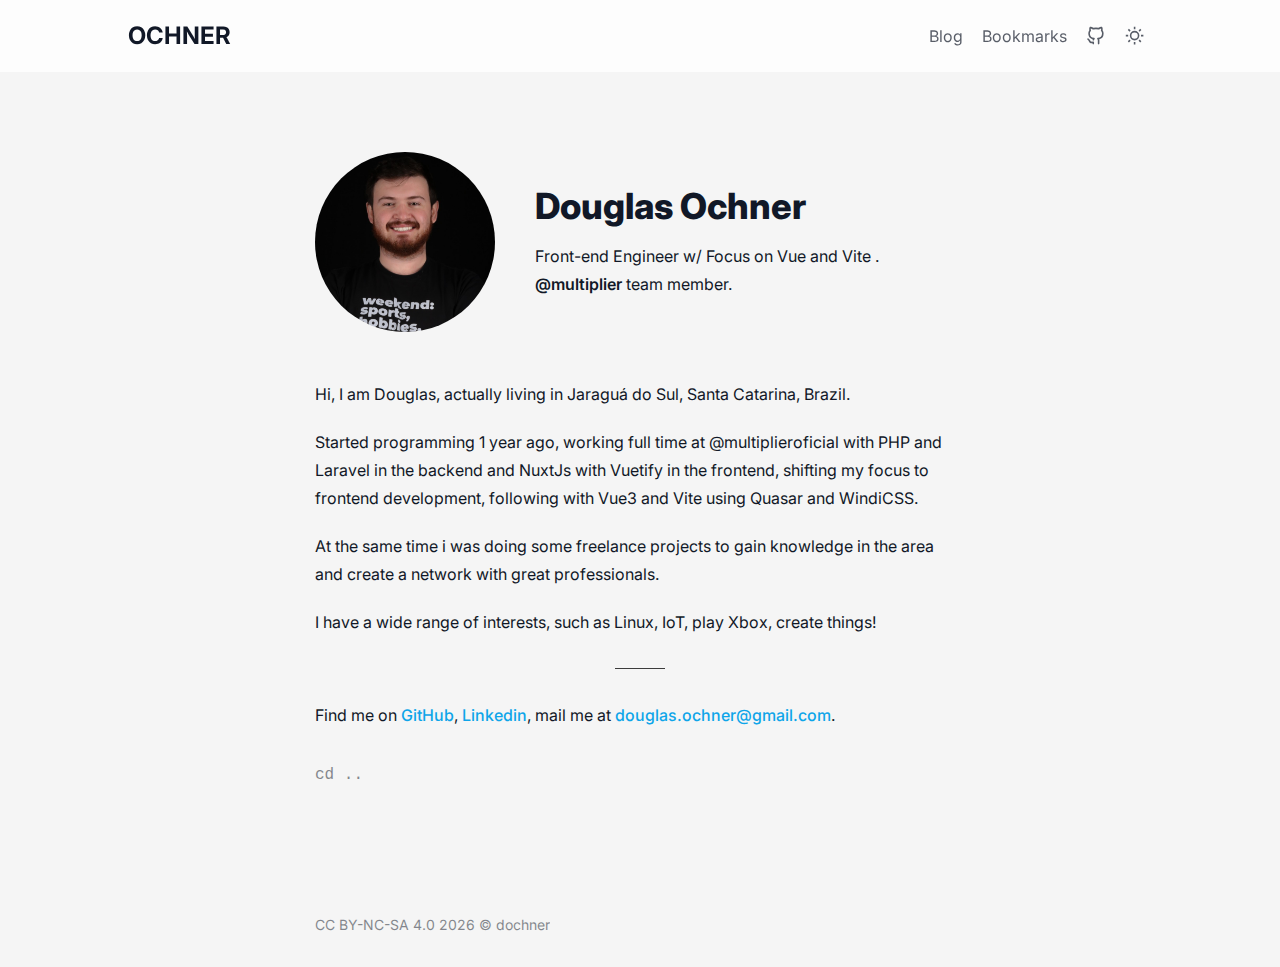
==== index.html @ 1c84f5b5 "deploy" ====
<!DOCTYPE html><html lang="en" prefix="og: http://ogp.me/ns#" data-head-attrs="prefix,lang"><head><meta charset="UTF-8"><meta name="author" content="Han"><meta name="revisit-after" content="7 days"><meta name="viewport" content="width=device-width,initial-scale=1"><link rel="apple-touch-icon" sizes="180x180" href="/apple-touch-icon.png"><link rel="icon" type="image/png" sizes="32x32" href="/favicon-32x32.png"><link rel="icon" type="image/png" sizes="16x16" href="/favicon-16x16.png"><link rel="manifest" href="/site.webmanifest"><link rel="alternate" type="application/rss+xml" title="Ochners blog" href="/feed.xml"><meta name="msapplication-TileColor" content="#0a0a0a"><meta name="theme-color" content="#0a0a0a"><link rel="preconnect" href="https://fonts.gstatic.com" crossorigin=""><link rel="preload" as="style" href="https://fonts.googleapis.com/css2?family=Fira+Code&amp;family=Inter:wght@200;400;600&amp;display=swap"><link href="https://fonts.googleapis.com/css2?family=Fira+Code&amp;family=Inter:wght@200;400;600&amp;display=swap" rel="stylesheet" media="print" onload='this.media="all"'><title>Douglas Ochner</title><script>!function(){var e=window.matchMedia&&window.matchMedia("(prefers-color-scheme: dark)").matches,t=localStorage.getItem("vueuse-color-scheme")||"auto";("dark"===t||e&&"light"!==t)&&document.documentElement.classList.toggle("dark",!0)}()</script><!-- Google Tag Manager --><script>!function(e,t,a,n){e[n]=e[n]||[],e[n].push({"gtm.start":(new Date).getTime(),event:"gtm.js"});const s=t.getElementsByTagName(a)[0],g=t.createElement(a);g.async=!0,g.src="https://www.googletagmanager.com/gtm.js?id=GTM-5PCCHSP",s.parentNode.insertBefore(g,s)}(window,document,"script","dataLayer")</script><!-- End Google Tag Manager --><script type="module" crossorigin="" src="/assets/app.6f6002fd.js"></script><link rel="modulepreload" href="/assets/vendor.336c109b.js"><style>*,:after,:before{box-sizing:border-box;border-width:0;border-style:solid;border-color:currentColor}html{line-height:1.5;-webkit-text-size-adjust:100%;-moz-tab-size:4;tab-size:4;font-family:ui-sans-serif,system-ui,-apple-system,BlinkMacSystemFont,Segoe UI,Roboto,Helvetica Neue,Arial,Noto Sans,sans-serif,"Apple Color Emoji","Segoe UI Emoji",Segoe UI Symbol,"Noto Color Emoji"}body{margin:0;line-height:inherit}:root{--c-bg:#f5f5f5;--c-text:#111827;--c-scrollbar:#e5e7eb;--c-scrollbar-hover:#d1d5db;--header-height:4.5rem;--md-max-width:65ch}html{color:var(--c-text);background-color:var(--c-bg)}*{scrollbar-width:thin;scrollbar-color:var(--c-scrollbar) bg-transparent}::-webkit-scrollbar{width:12px}::-webkit-scrollbar:horizontal{height:12px}::-webkit-scrollbar-track{background:bg-transparent}::-webkit-scrollbar-thumb{transition:background .2s ease-in-out;border:3px solid transparent;background:var(--c-scrollbar);border-radius:9999px;background-clip:content-box}::-webkit-scrollbar-thumb:hover{background:var(--c-scrollbar-hover);background-clip:content-box}::-webkit-scrollbar-corner{background:0 0}:root{--prism-scheme:light;--prism-foreground:#6e6e6e;--prism-background:#f4f4f4;--prism-comment:#a8a8a8;--prism-string:#555555;--prism-literal:#333333;--prism-keyword:#000000;--prism-function:#4f4f4f;--prism-deleted:#333333;--prism-class:#333333;--prism-builtin:#757575;--prism-property:#333333;--prism-namespace:#4f4f4f;--prism-punctuation:#ababab;--prism-decorator:var(--prism-class);--prism-operator:var(--prism-punctuation);--prism-number:var(--prism-literal);--prism-boolean:var(--prism-literal);--prism-variable:var(--prism-literal);--prism-constant:var(--prism-literal);--prism-symbol:var(--prism-literal);--prism-interpolation:var(--prism-literal);--prism-selector:var(--prism-keyword);--prism-keyword-control:var(--prism-keyword);--prism-regex:var(--prism-string);--prism-json-property:var(--prism-property);--prism-inline-background:var(--prism-background);--prism-comment-style:italic;--prism-url-decoration:underline;--prism-line-number:#a5a5a5;--prism-line-number-gutter:#333333;--prism-line-highlight-background:#eeeeee;--prism-selection-background:#aaaaaa;--prism-marker-color:var(--prism-foreground);--prism-marker-opacity:.4;--prism-marker-font-size:.8em;--prism-font-size:1em;--prism-line-height:1.5em;--prism-font-family:monospace;--prism-inline-font-size:var(--prism-font-size);--prism-block-font-size:var(--prism-font-size);--prism-tab-size:2;--prism-block-padding-x:1em;--prism-block-padding-y:1em;--prism-block-margin-x:0;--prism-block-margin-y:.5em;--prism-block-radius:.3em;--prism-inline-padding-x:.3em;--prism-inline-padding-y:.1em;--prism-inline-radius:.3em}:root{--prism-block-padding-y:1rem;--prism-block-padding-x:1.2rem;--prism-block-radius:.5rem;--prism-font-family:"Fira Code",monospace;--prism-font-size:.9rem}html:not(.dark){--prism-foreground:#393a34;--prism-background:#fcfcfc;--prism-comment:#a0ada0;--prism-string:#b56959;--prism-literal:#2f8a89;--prism-number:#296aa3;--prism-keyword:#1c6b48;--prism-function:#6c7834;--prism-boolean:#1c6b48;--prism-constant:#a65e2b;--prism-deleted:#a14f55;--prism-class:#2993a3;--prism-builtin:#ab5959;--prism-property:#b58451;--prism-namespace:#b05a78;--prism-punctuation:#8e8f8b;--prism-decorator:#bd8f8f;--prism-regex:#ab5e3f;--prism-json-property:#698c96}.font-sans{font-family:Inter,Inter var,system-ui,-apple-system,BlinkMacSystemFont,Segoe UI,Roboto,Helvetica Neue,Arial,Noto Sans,sans-serif,Apple Color Emoji,Segoe UI Emoji,Segoe UI Symbol,Noto Color Emoji}</style><link rel="preload" href="/assets/app.8ecbce01.css" as="style"><link rel="modulepreload" crossorigin="" href="/assets/index.032960c3.js"><link rel="modulepreload" crossorigin="" href="/assets/Post.8ecc964d.js"><meta property="og:title" content="Douglas Ochner"><meta property="og:image" content="https://ochner.com.br/avatar.png"><meta name="description" content="Douglas Ochner's Portfolio"><meta name="twitter:card" content="summary_large_image"><meta name="twitter:creator" content="@dochner"><meta property="og:type" content="article"><meta name="head:count" content="6"></head><body><!-- Google Tag Manager (noscript) --><noscript><iframe src="https://www.googletagmanager.com/ns.html?id=GTM-5PCCHSP" height="0" width="0" style="display:none;visibility:hidden"></iframe></noscript><!-- End Google Tag Manager (noscript) --><div id="app" class="font-sans"></div><link rel="stylesheet" href="/assets/app.8ecbce01.css"></body></html>
---- assets/app.8ecbce01.css ----
*,:before,:after{box-sizing:border-box;border-width:0;border-style:solid;border-color:currentColor}html{line-height:1.5;-webkit-text-size-adjust:100%;-moz-tab-size:4;tab-size:4;font-family:ui-sans-serif,system-ui,-apple-system,BlinkMacSystemFont,Segoe UI,Roboto,Helvetica Neue,Arial,Noto Sans,sans-serif,"Apple Color Emoji","Segoe UI Emoji",Segoe UI Symbol,"Noto Color Emoji"}body{margin:0;line-height:inherit}hr{height:0;color:inherit;border-top-width:1px}abbr[title]{text-decoration:underline dotted}h1,h2,h3,h4,h5,h6{font-size:inherit;font-weight:inherit}a{color:inherit;text-decoration:inherit}b,strong{font-weight:bolder}code,kbd,samp,pre{font-family:ui-monospace,SFMono-Regular,Menlo,Monaco,Consolas,Liberation Mono,Courier New,monospace;font-size:1em}small{font-size:80%}sub,sup{font-size:75%;line-height:0;position:relative;vertical-align:baseline}sub{bottom:-.25em}sup{top:-.5em}table{text-indent:0;border-color:inherit;border-collapse:collapse}button,input,optgroup,select,textarea{font-family:inherit;font-size:100%;line-height:inherit;color:inherit;margin:0;padding:0}button,select{text-transform:none}button,[type=button],[type=reset],[type=submit]{-webkit-appearance:button;background-color:transparent;background-image:none}:-moz-focusring{outline:auto}:-moz-ui-invalid{box-shadow:none}progress{vertical-align:baseline}::-webkit-inner-spin-button,::-webkit-outer-spin-button{height:auto}[type=search]{-webkit-appearance:textfield;outline-offset:-2px}::-webkit-search-decoration{-webkit-appearance:none}::-webkit-file-upload-button{-webkit-appearance:button;font:inherit}summary{display:list-item}blockquote,dl,dd,h1,h2,h3,h4,h5,h6,hr,figure,p,pre{margin:0}fieldset{margin:0;padding:0}legend{padding:0}ol,ul{list-style:none;margin:0;padding:0}textarea{resize:vertical}input::placeholder,textarea::placeholder{opacity:1;color:#9ca3af}button,[role=button]{cursor:pointer}:disabled{cursor:default}img,svg,video,canvas,audio,iframe,embed,object{display:block;vertical-align:middle}img,video{max-width:100%;height:auto}[hidden]{display:none}:root{--c-bg: #f5f5f5;--c-text: #111827;--c-scrollbar: #e5e7eb;--c-scrollbar-hover: #d1d5db;--header-height: 4.5rem;--md-max-width: 65ch}html.dark{--c-bg: #050505;--c-text: #fafafa;--c-scrollbar: #323232;--c-scrollbar-hover: #3c3c3c}html{color:var(--c-text);background-color:var(--c-bg)}#nprogress{pointer-events:none}*{scrollbar-width:thin;scrollbar-color:var(--c-scrollbar) bg-transparent}*::-webkit-scrollbar{width:12px}*::-webkit-scrollbar:horizontal{height:12px}*::-webkit-scrollbar-track{background:bg-transparent}*::-webkit-scrollbar-thumb{transition:background .2s ease-in-out;border:3px solid transparent;background:var(--c-scrollbar);border-radius:9999px;background-clip:content-box}*::-webkit-scrollbar-thumb:hover{background:var(--c-scrollbar-hover);background-clip:content-box}*::-webkit-scrollbar-corner{background:transparent}img[lazy=loading],.load{display:block;width:100%;height:100%;color:rgba(#fff,0);background:linear-gradient(100deg,rgba(256,256,256,0) 30%,rgba(256,256,256,.5) 50%,rgba(256,256,256,0) 30%) #e9ecef;background-size:200% 100%;background-position-x:180%;animation:2s loading ease-in-out infinite}html.dark img[lazy=loading],html.dark .load{background:linear-gradient(100deg,rgba(60,60,60,0) 30%,rgba(60,60,60,.5) 50%,rgba(60,60,60,0) 30%) #181818;color:rgba(#000,0);background-size:200% 100%;background-position-x:180%;animation:2s loading ease-in-out infinite}@keyframes loading{to{background-position-x:-20%}}:root{--prism-scheme: light;--prism-foreground: #6e6e6e;--prism-background: #f4f4f4;--prism-comment: #a8a8a8;--prism-string: #555555;--prism-literal: #333333;--prism-keyword: #000000;--prism-function: #4f4f4f;--prism-deleted: #333333;--prism-class: #333333;--prism-builtin: #757575;--prism-property: #333333;--prism-namespace: #4f4f4f;--prism-punctuation: #ababab;--prism-decorator: var(--prism-class);--prism-operator: var(--prism-punctuation);--prism-number: var(--prism-literal);--prism-boolean: var(--prism-literal);--prism-variable: var(--prism-literal);--prism-constant: var(--prism-literal);--prism-symbol: var(--prism-literal);--prism-interpolation: var(--prism-literal);--prism-selector: var(--prism-keyword);--prism-keyword-control: var(--prism-keyword);--prism-regex: var(--prism-string);--prism-json-property: var(--prism-property);--prism-inline-background: var(--prism-background);--prism-comment-style: italic;--prism-url-decoration: underline;--prism-line-number: #a5a5a5;--prism-line-number-gutter: #333333;--prism-line-highlight-background: #eeeeee;--prism-selection-background: #aaaaaa;--prism-marker-color: var(--prism-foreground);--prism-marker-opacity: .4;--prism-marker-font-size: .8em;--prism-font-size: 1em;--prism-line-height: 1.5em;--prism-font-family: monospace;--prism-inline-font-size: var(--prism-font-size);--prism-block-font-size: var(--prism-font-size);--prism-tab-size: 2;--prism-block-padding-x: 1em;--prism-block-padding-y: 1em;--prism-block-margin-x: 0;--prism-block-margin-y: .5em;--prism-block-radius: .3em;--prism-inline-padding-x: .3em;--prism-inline-padding-y: .1em;--prism-inline-radius: .3em}div[class*=language-],pre[class*=language-],code[class*=language-]{font-size:var(--prism-font-size);font-family:var(--prism-font-family);direction:ltr;text-align:left;white-space:pre;word-spacing:normal;word-break:normal;line-height:var(--prism-line-height);-moz-tab-size:var(--prism-tab-size);-o-tab-size:var(--prism-tab-size);tab-size:var(--prism-tab-size);-webkit-hyphens:none;-moz-hyphens:none;-ms-hyphens:none;hyphens:none;color:var(--prism-foreground)!important}div[class*=language-],pre[class*=language-]{font-size:var(--prism-block-font-size);padding:var(--prism-block-padding-y) var(--prism-block-padding-x);margin:var(--prism-block-margin-y) var(--prism-block-margin-x);border-radius:var(--prism-block-radius);overflow:auto;background:var(--prism-background)}:not(pre)>code[class*=language-]{font-size:var(--prism-inline-font-size);padding:var(--prism-inline-padding-y) var(--prism-inline-padding-x);border-radius:var(--prism-inline-radius);background:var(--prism-inline-background)}pre[class*=language-]::selection,pre[class*=language-] ::selection,code[class*=language-]::selection,code[class*=language-] ::selection,pre[class*=language-]::-moz-selection,pre[class*=language-] ::-moz-selection,code[class*=language-]::-moz-selection,code[class*=language-] ::-moz-selection{background:var(--prism-selection-background)}.token.comment,.token.prolog,.token.doctype,.token.cdata{color:var(--prism-comment);font-style:var(--prism-comment-style)}.token.namespace{color:var(--prism-namespace)}.token.interpolation{color:var(--prism-interpolation)}.token.string{color:var(--prism-string)}.token.punctuation{color:var(--prism-punctuation)}.token.operator{color:var(--prism-operator)}.token.keyword.module,.token.keyword.control-flow{color:var(--prism-keyword-control)}.token.url,.token.symbol,.token.inserted{color:var(--prism-symbol)}.token.constant{color:var(--prism-constant)}.token.string.url{text-decoration:var(--prism-url-decoration)}.token.boolean,.language-json .token.boolean{color:var(--prism-boolean)}.token.number,.language-json .token.number{color:var(--prism-number)}.token.variable{color:var(--prism-variable)}.token.keyword{color:var(--prism-keyword)}.token.atrule,.token.attr-value,.token.selector{color:var(--prism-selector)}.token.function{color:var(--prism-function)}.token.deleted{color:var(--prism-deleted)}.token.important,.token.bold{font-weight:700}.token.italic{font-style:italic}.token.class-name{color:var(--prism-class)}.token.tag,.token.builtin{color:var(--prism-builtin)}.token.attr-name,.token.property,.token.entity{color:var(--prism-property)}.language-json .token.property{color:var(--prism-json-property)}.token.regex{color:var(--prism-regex)}.token.decorator,.token.annotation{color:var(--prism-decorator)}.line-numbers .line-numbers-rows{border-right-color:var(--prism-line-number)}.line-numbers-rows>span:before{color:var(--prism-line-number-gutter)}.line-highlight{background:var(--prism-line-highlight-background)}:root{--prism-block-padding-y: 1rem;--prism-block-padding-x: 1.2rem;--prism-block-radius: .5rem;--prism-font-family: "Fira Code", monospace;--prism-font-size: .9rem}html:not(.dark){--prism-foreground: #393a34;--prism-background: #fcfcfc;--prism-comment: #a0ada0;--prism-string: #b56959;--prism-literal: #2f8a89;--prism-number: #296aa3;--prism-keyword: #1c6b48;--prism-function: #6c7834;--prism-boolean: #1c6b48;--prism-constant: #a65e2b;--prism-deleted: #a14f55;--prism-class: #2993a3;--prism-builtin: #ab5959;--prism-property: #b58451;--prism-namespace: #b05a78;--prism-punctuation: #8e8f8b;--prism-decorator: #bd8f8f;--prism-regex: #ab5e3f;--prism-json-property: #698c96}html.dark{--prism-foreground: #d4cfbf;--prism-background: #0f0f0f;--prism-comment: #758575;--prism-string: #d48372;--prism-literal: #429988;--prism-keyword: #4d9375;--prism-boolean: #1c6b48;--prism-number: #6394bf;--prism-variable: #c2b36e;--prism-function: #a1b567;--prism-deleted: #a14f55;--prism-class: #54b1bf;--prism-builtin: #e0a569;--prism-property: #dd8e6e;--prism-namespace: #db889a;--prism-punctuation: #858585;--prism-decorator: #bd8f8f;--prism-regex: #ab5e3f;--prism-json-property: #6b8b9e;--prism-line-number: #888888;--prism-line-number-gutter: #eeeeee;--prism-line-highlight-background: #444444;--prism-selection-background: #444444}:not(pre)>code:before,:not(pre)>code:after{content:"`"}:not(pre)>code{color:#8b5cf6;font-size:.9rem}.markdown-body>:first-child{margin-top:0}.markdown-body>:last-child{margin-bottom:0}html.dark :not(pre)>code{color:#a78bfa}a.header-anchor{float:left;margin-left:-1.2em;padding-right:.4em;opacity:0;text-decoration:none;transform:scale(.9)}a.header-anchor:hover,a.header-anchor:focus{text-decoration:none}h1:hover .header-anchor,h1:focus .header-anchor,h2:hover .header-anchor,h2:focus .header-anchor,h3:hover .header-anchor,h3:focus .header-anchor,h4:hover .header-anchor,h4:focus .header-anchor,h5:hover .header-anchor,h5:focus .header-anchor,h6:hover .header-anchor,h6:focus .header-anchor{opacity:.8}.dark .link{--un-text-opacity:1;color:rgba(156,163,175,var(--un-text-opacity));}.link{display:block;--un-text-opacity:1;color:rgba(107,114,128,var(--un-text-opacity));}.dark .link:hover,.link:hover{--un-text-opacity:1;color:rgba(14,165,233,var(--un-text-opacity));}@media (max-width: 768px){.lt-md\:mb-10{margin-bottom:2.5rem;}.lt-md\:hidden{display:none;}}.px-2{padding-left:0.5rem;padding-right:0.5rem;}.px-6{padding-left:1.5rem;padding-right:1.5rem;}.px-8{padding-left:2rem;padding-right:2rem;}.py-1{padding-top:0.25rem;padding-bottom:0.25rem;}.py-10{padding-top:2.5rem;padding-bottom:2.5rem;}.py-6{padding-top:1.5rem;padding-bottom:1.5rem;}.py-8{padding-top:2rem;padding-bottom:2rem;}.\!pl-0{padding-left:0rem !important;}.pt-\$header-height{padding-top:var(--header-height);}.pt-4{padding-top:1rem;}.\!m-0{margin:0rem !important;}.m-1{margin:0.25rem;}.m-auto{margin:auto;}.-mx-1{margin-left:-0.25rem;margin-right:-0.25rem;}.mx-auto{margin-left:auto;margin-right:auto;}.my-0\.5em{margin-top:0.5em;margin-bottom:0.5em;}.my-1\.25em{margin-top:1.25em;margin-bottom:1.25em;}.my-2em{margin-top:2em;margin-bottom:2em;}.-ml-1{margin-left:-0.25rem;}.-mt-2{margin-top:-0.5rem;}.\!mb-0{margin-bottom:0rem !important;}.first\:mb-0:first-child{margin-bottom:0rem;}.mb-0\.5em{margin-bottom:0.5em;}.mb-0\.6em{margin-bottom:0.6em;}.mb-12{margin-bottom:3rem;}.mb-2{margin-bottom:0.5rem;}.mb-4{margin-bottom:1rem;}.mb-5{margin-bottom:1.25rem;}.mb-6{margin-bottom:1.5rem;}.mb-8{margin-bottom:2rem;}.ml-4{margin-left:1rem;}.mr-0\.5{margin-right:0.125rem;}.mr-2{margin-right:0.5rem;}.mt-1\.5em{margin-top:1.5em;}.mt-1\.6em{margin-top:1.6em;}.mt-12{margin-top:3rem;}.mt-4{margin-top:1rem;}.mt-8{margin-top:2rem;}.last\:mt-0:last-child,.next\:mt-0+*{margin-top:0rem;}.space-x-3>:not([hidden])~:not([hidden]){--un-space-x-reverse:0;margin-left:calc(0.75rem * calc(1 - var(--un-space-x-reverse)));margin-right:calc(0.75rem * var(--un-space-x-reverse));}.block{display:block;}.before\:hidden::before{display:none;}.hover\:opacity-75:hover{opacity:0.75;}.opacity-50{opacity:0.5;}.bg-coolgray-200{--un-bg-opacity:1;background-color:rgba(229,231,235,var(--un-bg-opacity));}.bg-sky-400{--un-bg-opacity:1;background-color:rgba(56,189,248,var(--un-bg-opacity));}.bg-white{--un-bg-opacity:1;background-color:rgba(255,255,255,var(--un-bg-opacity));}.dark .dark\:bg-dark-700{--un-bg-opacity:1;background-color:rgba(27,27,27,var(--un-bg-opacity));}.dark .dark\:bg-dark-800{--un-bg-opacity:1;background-color:rgba(24,24,24,var(--un-bg-opacity));}.dark .dark\:bg-dark-900{--un-bg-opacity:1;background-color:rgba(15,15,15,var(--un-bg-opacity));}.dark .dark\:hover\:bg-dark-300:hover{--un-bg-opacity:1;background-color:rgba(45,45,45,var(--un-bg-opacity));}.hover\:bg-gray-300:hover{--un-bg-opacity:1;background-color:rgba(212,212,216,var(--un-bg-opacity));}.\!bg-opacity-80{--un-bg-opacity:0.8 !important;}.bg-op-70{--un-bg-opacity:0.7;}.border-dark-100{--un-border-opacity:1;border-color:rgba(60,60,60,var(--un-border-opacity));}.rounded{border-radius:0.25rem;}.rounded-full{border-radius:9999px;}.rounded-lg{border-radius:0.5rem;}.rounded-md{border-radius:0.375rem;}.rounded-t-md,[rounded-t-md=""]{border-top-left-radius:0.375rem;border-top-right-radius:0.375rem;}.font-mono{font-family:ui-monospace,SFMono-Regular,Menlo,Monaco,Consolas,"Liberation Mono","Courier New",monospace;}.font-sans{font-family:"Inter", Inter var,system-ui,-apple-system,BlinkMacSystemFont,Segoe UI,Roboto,Helvetica Neue,Arial,Noto Sans,sans-serif,Apple Color Emoji,Segoe UI Emoji,Segoe UI Symbol,Noto Color Emoji;}.text-2xl{font-size:1.5rem;line-height:2rem;}.text-4xl{font-size:2.25rem;line-height:2.5rem;}.text-lg{font-size:1.125rem;line-height:1.75rem;}.text-sm{font-size:0.875rem;line-height:1.25rem;}.text-xl{font-size:1.25rem;line-height:1.75rem;}.\!font-normal{font-weight:400 !important;}.font-bold{font-weight:700;}.font-extrabold{font-weight:800;}.font-medium{font-weight:500;}.font-semibold{font-weight:600;}.tabindex,.tables\.\<\/li{-moz-tab-size:4;-o-tab-size:4;tab-size:4;}.hover\:underline:hover{text-decoration:underline;}.no-underline{text-decoration:none;}.dark .dark\:text-sky-400{--un-text-opacity:1;color:rgba(56,189,248,var(--un-text-opacity));}.group:hover .group-hover\:text-current{color:currentColor;}.text-sky-500{--un-text-opacity:1;color:rgba(14,165,233,var(--un-text-opacity));}.flex-col{flex-direction:column;}.flex-wrap{flex-wrap:wrap;}.flex-grow{flex-grow:1;}.flex-shrink-0{flex-shrink:0;}.flex{display:flex;}.inline-flex{display:inline-flex;}.grid{display:grid;}.grid-cols-1{grid-template-columns:repeat(1, minmax(0, 1fr));}.gap-10{grid-gap:2.5rem;gap:2.5rem;}.relative{position:relative;}.absolute,[absolute=""]{position:absolute;}.fixed{position:fixed;}.h-\$header-height{height:var(--header-height);}.h-2px{height:2px;}.h-45{height:11.25rem;}.h-50{height:12.5rem;}.max-w-\$md-max-width{max-width:var(--md-max-width);}.w-45{width:11.25rem;}.w-50px{width:50px;}.h-full,[h-full=""]{height:100%;}.w-full,[w-full=""]{width:100%;}.max-w-screen-lg{max-width:1024px;}.max-w-screen-md{max-width:768px;}.select-none{user-select:none;}.list-disc{list-style-type:disc;}.list-inside{list-style-position:inside;}.focus\:outline-none:focus,.outline-none{outline:2px solid transparent;outline-offset:2px;}.leading-\[1\.75\]{line-height:1.75;}.overflow-hidden{overflow:hidden;}.justify-between{justify-content:space-between;}.items-center{align-items:center;}.top-0{top:0rem;}.inset-x-0{left:0rem;right:0rem;}.z-1031{z-index:1031;}.z-50{z-index:50;}.object-cover,[object-cover=""]{object-fit:cover;}.transition,[transition=""]{transition-property:color, border-color, background-color, flex-grow, flex, flex-shrink, caret-color, font, gap, opacity, visibility, z-index, font-weight, zoom, text-shadow, transform, box-shadow, backround-position, left, right, top, bottom, object-position, max-height, min-height, max-width, min-width, height, width, border-width, margin, padding, outline-width, outline-offset, font-size, line-height, text-indent, vertical-align, border-spacing, letter-spacing, word-spacing, stroke, filter, backdrop-filter, fill, mask, mask-size, mask-border, clip-path, clip;transition-timing-function:cubic-bezier(0.4, 0, 0.2, 1);transition-duration:150ms;}.duration-500,[duration-500=""]{transition-duration:500ms;}.ease{transition-timing-function:cubic-bezier(0.4, 0, 0.2, 1);}.filter,[filter=""]{--un-blur:var(--un-empty,/*!*/ /*!*/);--un-brightness:var(--un-empty,/*!*/ /*!*/);--un-contrast:var(--un-empty,/*!*/ /*!*/);--un-grayscale:var(--un-empty,/*!*/ /*!*/);--un-hue-rotate:var(--un-empty,/*!*/ /*!*/);--un-invert:var(--un-empty,/*!*/ /*!*/);--un-saturate:var(--un-empty,/*!*/ /*!*/);--un-sepia:var(--un-empty,/*!*/ /*!*/);--un-drop-shadow:var(--un-empty,/*!*/ /*!*/);filter:var(--un-blur) var(--un-brightness) var(--un-contrast) var(--un-grayscale) var(--un-hue-rotate) var(--un-invert) var(--un-saturate) var(--un-sepia) var(--un-drop-shadow);}.backdrop-blur{--un-backdrop-blur:blur(8px);}[brightness-75=""]{--un-brightness:brightness(0.75);}.transform,[transform=""]{--un-rotate:0;--un-scale-x:1;--un-scale-y:1;--un-scale-z:1;--un-skew-x:0;--un-skew-y:0;--un-translate-x:0;--un-translate-y:0;--un-translate-z:0;transform:rotate(var(--un-rotate)) scaleX(var(--un-scale-x)) scaleY(var(--un-scale-y)) scaleZ(var(--un-scale-z)) skewX(var(--un-skew-x)) skewY(var(--un-skew-y)) translateX(var(--un-translate-x)) translateY(var(--un-translate-y)) translateZ(var(--un-translate-z));}.scale-130{--un-scale-x:1.3;--un-scale-y:1.3;}.scale-70{--un-scale-x:0.7;--un-scale-y:0.7;}[scale-105=""]{--un-scale-x:1.05;--un-scale-y:1.05;}@media (min-width: 768px){.md\:py-16{padding-top:4rem;padding-bottom:4rem;}.md\:mr-10{margin-right:2.5rem;}.md\:hidden{display:none;}.md\:rounded-xl{border-radius:0.75rem;}.md\:flex-row{flex-direction:row;}.md\:grid-cols-2{grid-template-columns:repeat(2, minmax(0, 1fr));}}.nav[data-v-4e6464fe]{display:flex;align-items:center;gap:.2rem}.nav img[data-v-4e6464fe]{margin-bottom:0}.nav a[data-v-4e6464fe]{cursor:pointer;text-decoration:none;color:inherit;transition:opacity .2s ease;opacity:.7;outline:none;padding:.5rem}.nav a[data-v-4e6464fe]:hover{opacity:1;text-decoration-color:inherit}.backdrop-blur[data-v-4e6464fe]{backdrop-filter:blur(8px)}
---- assets/app.8ecbce01.css ----
*,:before,:after{box-sizing:border-box;border-width:0;border-style:solid;border-color:currentColor}html{line-height:1.5;-webkit-text-size-adjust:100%;-moz-tab-size:4;tab-size:4;font-family:ui-sans-serif,system-ui,-apple-system,BlinkMacSystemFont,Segoe UI,Roboto,Helvetica Neue,Arial,Noto Sans,sans-serif,"Apple Color Emoji","Segoe UI Emoji",Segoe UI Symbol,"Noto Color Emoji"}body{margin:0;line-height:inherit}hr{height:0;color:inherit;border-top-width:1px}abbr[title]{text-decoration:underline dotted}h1,h2,h3,h4,h5,h6{font-size:inherit;font-weight:inherit}a{color:inherit;text-decoration:inherit}b,strong{font-weight:bolder}code,kbd,samp,pre{font-family:ui-monospace,SFMono-Regular,Menlo,Monaco,Consolas,Liberation Mono,Courier New,monospace;font-size:1em}small{font-size:80%}sub,sup{font-size:75%;line-height:0;position:relative;vertical-align:baseline}sub{bottom:-.25em}sup{top:-.5em}table{text-indent:0;border-color:inherit;border-collapse:collapse}button,input,optgroup,select,textarea{font-family:inherit;font-size:100%;line-height:inherit;color:inherit;margin:0;padding:0}button,select{text-transform:none}button,[type=button],[type=reset],[type=submit]{-webkit-appearance:button;background-color:transparent;background-image:none}:-moz-focusring{outline:auto}:-moz-ui-invalid{box-shadow:none}progress{vertical-align:baseline}::-webkit-inner-spin-button,::-webkit-outer-spin-button{height:auto}[type=search]{-webkit-appearance:textfield;outline-offset:-2px}::-webkit-search-decoration{-webkit-appearance:none}::-webkit-file-upload-button{-webkit-appearance:button;font:inherit}summary{display:list-item}blockquote,dl,dd,h1,h2,h3,h4,h5,h6,hr,figure,p,pre{margin:0}fieldset{margin:0;padding:0}legend{padding:0}ol,ul{list-style:none;margin:0;padding:0}textarea{resize:vertical}input::placeholder,textarea::placeholder{opacity:1;color:#9ca3af}button,[role=button]{cursor:pointer}:disabled{cursor:default}img,svg,video,canvas,audio,iframe,embed,object{display:block;vertical-align:middle}img,video{max-width:100%;height:auto}[hidden]{display:none}:root{--c-bg: #f5f5f5;--c-text: #111827;--c-scrollbar: #e5e7eb;--c-scrollbar-hover: #d1d5db;--header-height: 4.5rem;--md-max-width: 65ch}html.dark{--c-bg: #050505;--c-text: #fafafa;--c-scrollbar: #323232;--c-scrollbar-hover: #3c3c3c}html{color:var(--c-text);background-color:var(--c-bg)}#nprogress{pointer-events:none}*{scrollbar-width:thin;scrollbar-color:var(--c-scrollbar) bg-transparent}*::-webkit-scrollbar{width:12px}*::-webkit-scrollbar:horizontal{height:12px}*::-webkit-scrollbar-track{background:bg-transparent}*::-webkit-scrollbar-thumb{transition:background .2s ease-in-out;border:3px solid transparent;background:var(--c-scrollbar);border-radius:9999px;background-clip:content-box}*::-webkit-scrollbar-thumb:hover{background:var(--c-scrollbar-hover);background-clip:content-box}*::-webkit-scrollbar-corner{background:transparent}img[lazy=loading],.load{display:block;width:100%;height:100%;color:rgba(#fff,0);background:linear-gradient(100deg,rgba(256,256,256,0) 30%,rgba(256,256,256,.5) 50%,rgba(256,256,256,0) 30%) #e9ecef;background-size:200% 100%;background-position-x:180%;animation:2s loading ease-in-out infinite}html.dark img[lazy=loading],html.dark .load{background:linear-gradient(100deg,rgba(60,60,60,0) 30%,rgba(60,60,60,.5) 50%,rgba(60,60,60,0) 30%) #181818;color:rgba(#000,0);background-size:200% 100%;background-position-x:180%;animation:2s loading ease-in-out infinite}@keyframes loading{to{background-position-x:-20%}}:root{--prism-scheme: light;--prism-foreground: #6e6e6e;--prism-background: #f4f4f4;--prism-comment: #a8a8a8;--prism-string: #555555;--prism-literal: #333333;--prism-keyword: #000000;--prism-function: #4f4f4f;--prism-deleted: #333333;--prism-class: #333333;--prism-builtin: #757575;--prism-property: #333333;--prism-namespace: #4f4f4f;--prism-punctuation: #ababab;--prism-decorator: var(--prism-class);--prism-operator: var(--prism-punctuation);--prism-number: var(--prism-literal);--prism-boolean: var(--prism-literal);--prism-variable: var(--prism-literal);--prism-constant: var(--prism-literal);--prism-symbol: var(--prism-literal);--prism-interpolation: var(--prism-literal);--prism-selector: var(--prism-keyword);--prism-keyword-control: var(--prism-keyword);--prism-regex: var(--prism-string);--prism-json-property: var(--prism-property);--prism-inline-background: var(--prism-background);--prism-comment-style: italic;--prism-url-decoration: underline;--prism-line-number: #a5a5a5;--prism-line-number-gutter: #333333;--prism-line-highlight-background: #eeeeee;--prism-selection-background: #aaaaaa;--prism-marker-color: var(--prism-foreground);--prism-marker-opacity: .4;--prism-marker-font-size: .8em;--prism-font-size: 1em;--prism-line-height: 1.5em;--prism-font-family: monospace;--prism-inline-font-size: var(--prism-font-size);--prism-block-font-size: var(--prism-font-size);--prism-tab-size: 2;--prism-block-padding-x: 1em;--prism-block-padding-y: 1em;--prism-block-margin-x: 0;--prism-block-margin-y: .5em;--prism-block-radius: .3em;--prism-inline-padding-x: .3em;--prism-inline-padding-y: .1em;--prism-inline-radius: .3em}div[class*=language-],pre[class*=language-],code[class*=language-]{font-size:var(--prism-font-size);font-family:var(--prism-font-family);direction:ltr;text-align:left;white-space:pre;word-spacing:normal;word-break:normal;line-height:var(--prism-line-height);-moz-tab-size:var(--prism-tab-size);-o-tab-size:var(--prism-tab-size);tab-size:var(--prism-tab-size);-webkit-hyphens:none;-moz-hyphens:none;-ms-hyphens:none;hyphens:none;color:var(--prism-foreground)!important}div[class*=language-],pre[class*=language-]{font-size:var(--prism-block-font-size);padding:var(--prism-block-padding-y) var(--prism-block-padding-x);margin:var(--prism-block-margin-y) var(--prism-block-margin-x);border-radius:var(--prism-block-radius);overflow:auto;background:var(--prism-background)}:not(pre)>code[class*=language-]{font-size:var(--prism-inline-font-size);padding:var(--prism-inline-padding-y) var(--prism-inline-padding-x);border-radius:var(--prism-inline-radius);background:var(--prism-inline-background)}pre[class*=language-]::selection,pre[class*=language-] ::selection,code[class*=language-]::selection,code[class*=language-] ::selection,pre[class*=language-]::-moz-selection,pre[class*=language-] ::-moz-selection,code[class*=language-]::-moz-selection,code[class*=language-] ::-moz-selection{background:var(--prism-selection-background)}.token.comment,.token.prolog,.token.doctype,.token.cdata{color:var(--prism-comment);font-style:var(--prism-comment-style)}.token.namespace{color:var(--prism-namespace)}.token.interpolation{color:var(--prism-interpolation)}.token.string{color:var(--prism-string)}.token.punctuation{color:var(--prism-punctuation)}.token.operator{color:var(--prism-operator)}.token.keyword.module,.token.keyword.control-flow{color:var(--prism-keyword-control)}.token.url,.token.symbol,.token.inserted{color:var(--prism-symbol)}.token.constant{color:var(--prism-constant)}.token.string.url{text-decoration:var(--prism-url-decoration)}.token.boolean,.language-json .token.boolean{color:var(--prism-boolean)}.token.number,.language-json .token.number{color:var(--prism-number)}.token.variable{color:var(--prism-variable)}.token.keyword{color:var(--prism-keyword)}.token.atrule,.token.attr-value,.token.selector{color:var(--prism-selector)}.token.function{color:var(--prism-function)}.token.deleted{color:var(--prism-deleted)}.token.important,.token.bold{font-weight:700}.token.italic{font-style:italic}.token.class-name{color:var(--prism-class)}.token.tag,.token.builtin{color:var(--prism-builtin)}.token.attr-name,.token.property,.token.entity{color:var(--prism-property)}.language-json .token.property{color:var(--prism-json-property)}.token.regex{color:var(--prism-regex)}.token.decorator,.token.annotation{color:var(--prism-decorator)}.line-numbers .line-numbers-rows{border-right-color:var(--prism-line-number)}.line-numbers-rows>span:before{color:var(--prism-line-number-gutter)}.line-highlight{background:var(--prism-line-highlight-background)}:root{--prism-block-padding-y: 1rem;--prism-block-padding-x: 1.2rem;--prism-block-radius: .5rem;--prism-font-family: "Fira Code", monospace;--prism-font-size: .9rem}html:not(.dark){--prism-foreground: #393a34;--prism-background: #fcfcfc;--prism-comment: #a0ada0;--prism-string: #b56959;--prism-literal: #2f8a89;--prism-number: #296aa3;--prism-keyword: #1c6b48;--prism-function: #6c7834;--prism-boolean: #1c6b48;--prism-constant: #a65e2b;--prism-deleted: #a14f55;--prism-class: #2993a3;--prism-builtin: #ab5959;--prism-property: #b58451;--prism-namespace: #b05a78;--prism-punctuation: #8e8f8b;--prism-decorator: #bd8f8f;--prism-regex: #ab5e3f;--prism-json-property: #698c96}html.dark{--prism-foreground: #d4cfbf;--prism-background: #0f0f0f;--prism-comment: #758575;--prism-string: #d48372;--prism-literal: #429988;--prism-keyword: #4d9375;--prism-boolean: #1c6b48;--prism-number: #6394bf;--prism-variable: #c2b36e;--prism-function: #a1b567;--prism-deleted: #a14f55;--prism-class: #54b1bf;--prism-builtin: #e0a569;--prism-property: #dd8e6e;--prism-namespace: #db889a;--prism-punctuation: #858585;--prism-decorator: #bd8f8f;--prism-regex: #ab5e3f;--prism-json-property: #6b8b9e;--prism-line-number: #888888;--prism-line-number-gutter: #eeeeee;--prism-line-highlight-background: #444444;--prism-selection-background: #444444}:not(pre)>code:before,:not(pre)>code:after{content:"`"}:not(pre)>code{color:#8b5cf6;font-size:.9rem}.markdown-body>:first-child{margin-top:0}.markdown-body>:last-child{margin-bottom:0}html.dark :not(pre)>code{color:#a78bfa}a.header-anchor{float:left;margin-left:-1.2em;padding-right:.4em;opacity:0;text-decoration:none;transform:scale(.9)}a.header-anchor:hover,a.header-anchor:focus{text-decoration:none}h1:hover .header-anchor,h1:focus .header-anchor,h2:hover .header-anchor,h2:focus .header-anchor,h3:hover .header-anchor,h3:focus .header-anchor,h4:hover .header-anchor,h4:focus .header-anchor,h5:hover .header-anchor,h5:focus .header-anchor,h6:hover .header-anchor,h6:focus .header-anchor{opacity:.8}.dark .link{--un-text-opacity:1;color:rgba(156,163,175,var(--un-text-opacity));}.link{display:block;--un-text-opacity:1;color:rgba(107,114,128,var(--un-text-opacity));}.dark .link:hover,.link:hover{--un-text-opacity:1;color:rgba(14,165,233,var(--un-text-opacity));}@media (max-width: 768px){.lt-md\:mb-10{margin-bottom:2.5rem;}.lt-md\:hidden{display:none;}}.px-2{padding-left:0.5rem;padding-right:0.5rem;}.px-6{padding-left:1.5rem;padding-right:1.5rem;}.px-8{padding-left:2rem;padding-right:2rem;}.py-1{padding-top:0.25rem;padding-bottom:0.25rem;}.py-10{padding-top:2.5rem;padding-bottom:2.5rem;}.py-6{padding-top:1.5rem;padding-bottom:1.5rem;}.py-8{padding-top:2rem;padding-bottom:2rem;}.\!pl-0{padding-left:0rem !important;}.pt-\$header-height{padding-top:var(--header-height);}.pt-4{padding-top:1rem;}.\!m-0{margin:0rem !important;}.m-1{margin:0.25rem;}.m-auto{margin:auto;}.-mx-1{margin-left:-0.25rem;margin-right:-0.25rem;}.mx-auto{margin-left:auto;margin-right:auto;}.my-0\.5em{margin-top:0.5em;margin-bottom:0.5em;}.my-1\.25em{margin-top:1.25em;margin-bottom:1.25em;}.my-2em{margin-top:2em;margin-bottom:2em;}.-ml-1{margin-left:-0.25rem;}.-mt-2{margin-top:-0.5rem;}.\!mb-0{margin-bottom:0rem !important;}.first\:mb-0:first-child{margin-bottom:0rem;}.mb-0\.5em{margin-bottom:0.5em;}.mb-0\.6em{margin-bottom:0.6em;}.mb-12{margin-bottom:3rem;}.mb-2{margin-bottom:0.5rem;}.mb-4{margin-bottom:1rem;}.mb-5{margin-bottom:1.25rem;}.mb-6{margin-bottom:1.5rem;}.mb-8{margin-bottom:2rem;}.ml-4{margin-left:1rem;}.mr-0\.5{margin-right:0.125rem;}.mr-2{margin-right:0.5rem;}.mt-1\.5em{margin-top:1.5em;}.mt-1\.6em{margin-top:1.6em;}.mt-12{margin-top:3rem;}.mt-4{margin-top:1rem;}.mt-8{margin-top:2rem;}.last\:mt-0:last-child,.next\:mt-0+*{margin-top:0rem;}.space-x-3>:not([hidden])~:not([hidden]){--un-space-x-reverse:0;margin-left:calc(0.75rem * calc(1 - var(--un-space-x-reverse)));margin-right:calc(0.75rem * var(--un-space-x-reverse));}.block{display:block;}.before\:hidden::before{display:none;}.hover\:opacity-75:hover{opacity:0.75;}.opacity-50{opacity:0.5;}.bg-coolgray-200{--un-bg-opacity:1;background-color:rgba(229,231,235,var(--un-bg-opacity));}.bg-sky-400{--un-bg-opacity:1;background-color:rgba(56,189,248,var(--un-bg-opacity));}.bg-white{--un-bg-opacity:1;background-color:rgba(255,255,255,var(--un-bg-opacity));}.dark .dark\:bg-dark-700{--un-bg-opacity:1;background-color:rgba(27,27,27,var(--un-bg-opacity));}.dark .dark\:bg-dark-800{--un-bg-opacity:1;background-color:rgba(24,24,24,var(--un-bg-opacity));}.dark .dark\:bg-dark-900{--un-bg-opacity:1;background-color:rgba(15,15,15,var(--un-bg-opacity));}.dark .dark\:hover\:bg-dark-300:hover{--un-bg-opacity:1;background-color:rgba(45,45,45,var(--un-bg-opacity));}.hover\:bg-gray-300:hover{--un-bg-opacity:1;background-color:rgba(212,212,216,var(--un-bg-opacity));}.\!bg-opacity-80{--un-bg-opacity:0.8 !important;}.bg-op-70{--un-bg-opacity:0.7;}.border-dark-100{--un-border-opacity:1;border-color:rgba(60,60,60,var(--un-border-opacity));}.rounded{border-radius:0.25rem;}.rounded-full{border-radius:9999px;}.rounded-lg{border-radius:0.5rem;}.rounded-md{border-radius:0.375rem;}.rounded-t-md,[rounded-t-md=""]{border-top-left-radius:0.375rem;border-top-right-radius:0.375rem;}.font-mono{font-family:ui-monospace,SFMono-Regular,Menlo,Monaco,Consolas,"Liberation Mono","Courier New",monospace;}.font-sans{font-family:"Inter", Inter var,system-ui,-apple-system,BlinkMacSystemFont,Segoe UI,Roboto,Helvetica Neue,Arial,Noto Sans,sans-serif,Apple Color Emoji,Segoe UI Emoji,Segoe UI Symbol,Noto Color Emoji;}.text-2xl{font-size:1.5rem;line-height:2rem;}.text-4xl{font-size:2.25rem;line-height:2.5rem;}.text-lg{font-size:1.125rem;line-height:1.75rem;}.text-sm{font-size:0.875rem;line-height:1.25rem;}.text-xl{font-size:1.25rem;line-height:1.75rem;}.\!font-normal{font-weight:400 !important;}.font-bold{font-weight:700;}.font-extrabold{font-weight:800;}.font-medium{font-weight:500;}.font-semibold{font-weight:600;}.tabindex,.tables\.\<\/li{-moz-tab-size:4;-o-tab-size:4;tab-size:4;}.hover\:underline:hover{text-decoration:underline;}.no-underline{text-decoration:none;}.dark .dark\:text-sky-400{--un-text-opacity:1;color:rgba(56,189,248,var(--un-text-opacity));}.group:hover .group-hover\:text-current{color:currentColor;}.text-sky-500{--un-text-opacity:1;color:rgba(14,165,233,var(--un-text-opacity));}.flex-col{flex-direction:column;}.flex-wrap{flex-wrap:wrap;}.flex-grow{flex-grow:1;}.flex-shrink-0{flex-shrink:0;}.flex{display:flex;}.inline-flex{display:inline-flex;}.grid{display:grid;}.grid-cols-1{grid-template-columns:repeat(1, minmax(0, 1fr));}.gap-10{grid-gap:2.5rem;gap:2.5rem;}.relative{position:relative;}.absolute,[absolute=""]{position:absolute;}.fixed{position:fixed;}.h-\$header-height{height:var(--header-height);}.h-2px{height:2px;}.h-45{height:11.25rem;}.h-50{height:12.5rem;}.max-w-\$md-max-width{max-width:var(--md-max-width);}.w-45{width:11.25rem;}.w-50px{width:50px;}.h-full,[h-full=""]{height:100%;}.w-full,[w-full=""]{width:100%;}.max-w-screen-lg{max-width:1024px;}.max-w-screen-md{max-width:768px;}.select-none{user-select:none;}.list-disc{list-style-type:disc;}.list-inside{list-style-position:inside;}.focus\:outline-none:focus,.outline-none{outline:2px solid transparent;outline-offset:2px;}.leading-\[1\.75\]{line-height:1.75;}.overflow-hidden{overflow:hidden;}.justify-between{justify-content:space-between;}.items-center{align-items:center;}.top-0{top:0rem;}.inset-x-0{left:0rem;right:0rem;}.z-1031{z-index:1031;}.z-50{z-index:50;}.object-cover,[object-cover=""]{object-fit:cover;}.transition,[transition=""]{transition-property:color, border-color, background-color, flex-grow, flex, flex-shrink, caret-color, font, gap, opacity, visibility, z-index, font-weight, zoom, text-shadow, transform, box-shadow, backround-position, left, right, top, bottom, object-position, max-height, min-height, max-width, min-width, height, width, border-width, margin, padding, outline-width, outline-offset, font-size, line-height, text-indent, vertical-align, border-spacing, letter-spacing, word-spacing, stroke, filter, backdrop-filter, fill, mask, mask-size, mask-border, clip-path, clip;transition-timing-function:cubic-bezier(0.4, 0, 0.2, 1);transition-duration:150ms;}.duration-500,[duration-500=""]{transition-duration:500ms;}.ease{transition-timing-function:cubic-bezier(0.4, 0, 0.2, 1);}.filter,[filter=""]{--un-blur:var(--un-empty,/*!*/ /*!*/);--un-brightness:var(--un-empty,/*!*/ /*!*/);--un-contrast:var(--un-empty,/*!*/ /*!*/);--un-grayscale:var(--un-empty,/*!*/ /*!*/);--un-hue-rotate:var(--un-empty,/*!*/ /*!*/);--un-invert:var(--un-empty,/*!*/ /*!*/);--un-saturate:var(--un-empty,/*!*/ /*!*/);--un-sepia:var(--un-empty,/*!*/ /*!*/);--un-drop-shadow:var(--un-empty,/*!*/ /*!*/);filter:var(--un-blur) var(--un-brightness) var(--un-contrast) var(--un-grayscale) var(--un-hue-rotate) var(--un-invert) var(--un-saturate) var(--un-sepia) var(--un-drop-shadow);}.backdrop-blur{--un-backdrop-blur:blur(8px);}[brightness-75=""]{--un-brightness:brightness(0.75);}.transform,[transform=""]{--un-rotate:0;--un-scale-x:1;--un-scale-y:1;--un-scale-z:1;--un-skew-x:0;--un-skew-y:0;--un-translate-x:0;--un-translate-y:0;--un-translate-z:0;transform:rotate(var(--un-rotate)) scaleX(var(--un-scale-x)) scaleY(var(--un-scale-y)) scaleZ(var(--un-scale-z)) skewX(var(--un-skew-x)) skewY(var(--un-skew-y)) translateX(var(--un-translate-x)) translateY(var(--un-translate-y)) translateZ(var(--un-translate-z));}.scale-130{--un-scale-x:1.3;--un-scale-y:1.3;}.scale-70{--un-scale-x:0.7;--un-scale-y:0.7;}[scale-105=""]{--un-scale-x:1.05;--un-scale-y:1.05;}@media (min-width: 768px){.md\:py-16{padding-top:4rem;padding-bottom:4rem;}.md\:mr-10{margin-right:2.5rem;}.md\:hidden{display:none;}.md\:rounded-xl{border-radius:0.75rem;}.md\:flex-row{flex-direction:row;}.md\:grid-cols-2{grid-template-columns:repeat(2, minmax(0, 1fr));}}.nav[data-v-4e6464fe]{display:flex;align-items:center;gap:.2rem}.nav img[data-v-4e6464fe]{margin-bottom:0}.nav a[data-v-4e6464fe]{cursor:pointer;text-decoration:none;color:inherit;transition:opacity .2s ease;opacity:.7;outline:none;padding:.5rem}.nav a[data-v-4e6464fe]:hover{opacity:1;text-decoration-color:inherit}.backdrop-blur[data-v-4e6464fe]{backdrop-filter:blur(8px)}
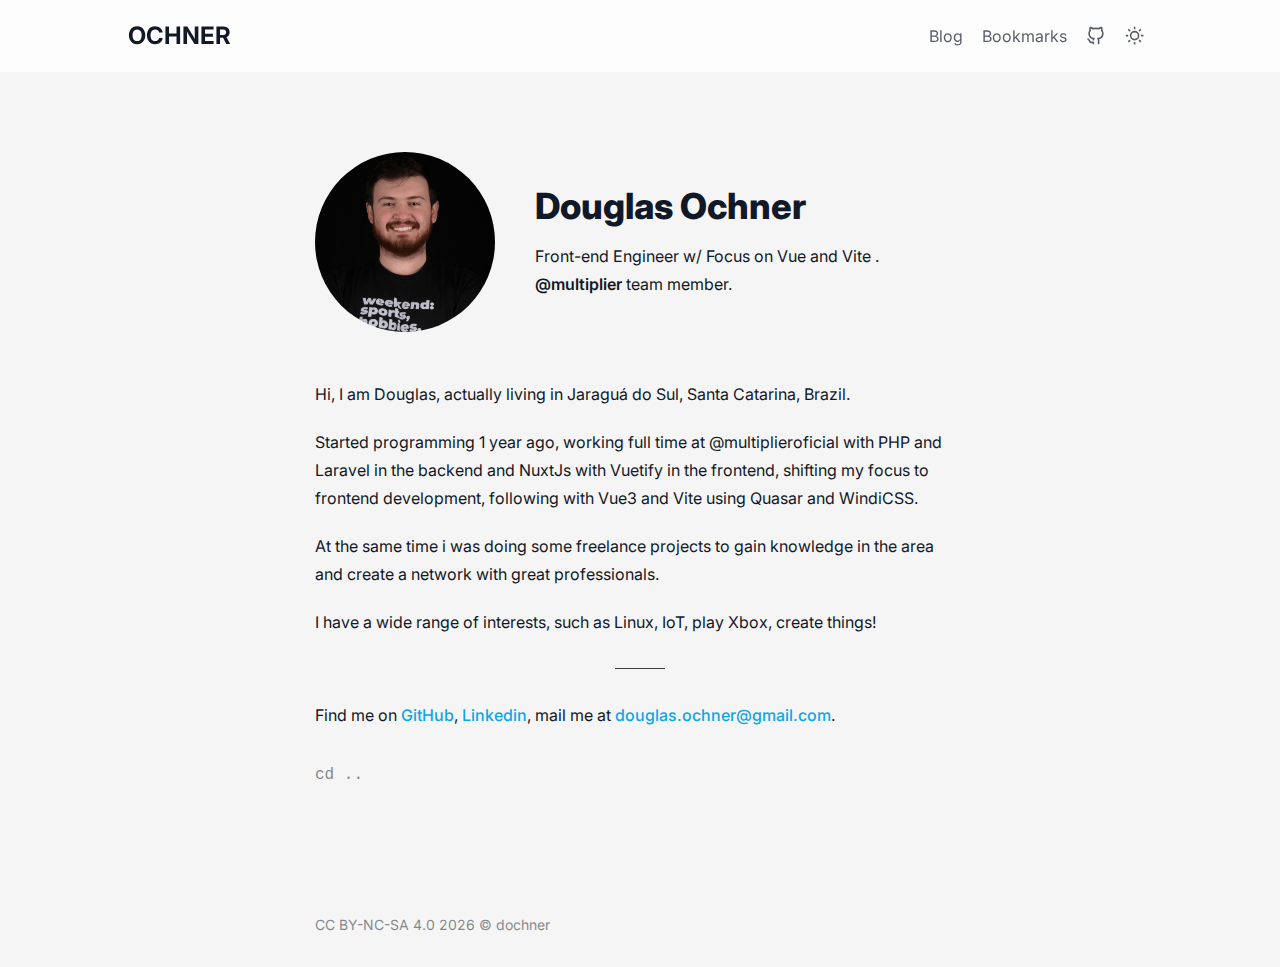
==== commit a78a048d: "deploy" ====
--- a/index.html
+++ b/index.html
@@ -1 +1 @@
-<!DOCTYPE html><html lang="en" prefix="og: http://ogp.me/ns#" data-head-attrs="prefix,lang"><head><meta charset="UTF-8"><meta name="author" content="Han"><meta name="revisit-after" content="7 days"><meta name="viewport" content="width=device-width,initial-scale=1"><link rel="apple-touch-icon" sizes="180x180" href="/apple-touch-icon.png"><link rel="icon" type="image/png" sizes="32x32" href="/favicon-32x32.png"><link rel="icon" type="image/png" sizes="16x16" href="/favicon-16x16.png"><link rel="manifest" href="/site.webmanifest"><link rel="alternate" type="application/rss+xml" title="Ochners blog" href="/feed.xml"><meta name="msapplication-TileColor" content="#0a0a0a"><meta name="theme-color" content="#0a0a0a"><link rel="preconnect" href="https://fonts.gstatic.com" crossorigin=""><link rel="preload" as="style" href="https://fonts.googleapis.com/css2?family=Fira+Code&amp;family=Inter:wght@200;400;600&amp;display=swap"><link href="https://fonts.googleapis.com/css2?family=Fira+Code&amp;family=Inter:wght@200;400;600&amp;display=swap" rel="stylesheet" media="print" onload='this.media="all"'><title>Douglas Ochner</title><script>!function(){var e=window.matchMedia&&window.matchMedia("(prefers-color-scheme: dark)").matches,t=localStorage.getItem("vueuse-color-scheme")||"auto";("dark"===t||e&&"light"!==t)&&document.documentElement.classList.toggle("dark",!0)}()</script><!-- Google Tag Manager --><script>!function(e,t,a,n){e[n]=e[n]||[],e[n].push({"gtm.start":(new Date).getTime(),event:"gtm.js"});const s=t.getElementsByTagName(a)[0],g=t.createElement(a);g.async=!0,g.src="https://www.googletagmanager.com/gtm.js?id=GTM-5PCCHSP",s.parentNode.insertBefore(g,s)}(window,document,"script","dataLayer")</script><!-- End Google Tag Manager --><script type="module" crossorigin="" src="/assets/app.6f6002fd.js"></script><link rel="modulepreload" href="/assets/vendor.336c109b.js"><style>*,:after,:before{box-sizing:border-box;border-width:0;border-style:solid;border-color:currentColor}html{line-height:1.5;-webkit-text-size-adjust:100%;-moz-tab-size:4;tab-size:4;font-family:ui-sans-serif,system-ui,-apple-system,BlinkMacSystemFont,Segoe UI,Roboto,Helvetica Neue,Arial,Noto Sans,sans-serif,"Apple Color Emoji","Segoe UI Emoji",Segoe UI Symbol,"Noto Color Emoji"}body{margin:0;line-height:inherit}:root{--c-bg:#f5f5f5;--c-text:#111827;--c-scrollbar:#e5e7eb;--c-scrollbar-hover:#d1d5db;--header-height:4.5rem;--md-max-width:65ch}html{color:var(--c-text);background-color:var(--c-bg)}*{scrollbar-width:thin;scrollbar-color:var(--c-scrollbar) bg-transparent}::-webkit-scrollbar{width:12px}::-webkit-scrollbar:horizontal{height:12px}::-webkit-scrollbar-track{background:bg-transparent}::-webkit-scrollbar-thumb{transition:background .2s ease-in-out;border:3px solid transparent;background:var(--c-scrollbar);border-radius:9999px;background-clip:content-box}::-webkit-scrollbar-thumb:hover{background:var(--c-scrollbar-hover);background-clip:content-box}::-webkit-scrollbar-corner{background:0 0}:root{--prism-scheme:light;--prism-foreground:#6e6e6e;--prism-background:#f4f4f4;--prism-comment:#a8a8a8;--prism-string:#555555;--prism-literal:#333333;--prism-keyword:#000000;--prism-function:#4f4f4f;--prism-deleted:#333333;--prism-class:#333333;--prism-builtin:#757575;--prism-property:#333333;--prism-namespace:#4f4f4f;--prism-punctuation:#ababab;--prism-decorator:var(--prism-class);--prism-operator:var(--prism-punctuation);--prism-number:var(--prism-literal);--prism-boolean:var(--prism-literal);--prism-variable:var(--prism-literal);--prism-constant:var(--prism-literal);--prism-symbol:var(--prism-literal);--prism-interpolation:var(--prism-literal);--prism-selector:var(--prism-keyword);--prism-keyword-control:var(--prism-keyword);--prism-regex:var(--prism-string);--prism-json-property:var(--prism-property);--prism-inline-background:var(--prism-background);--prism-comment-style:italic;--prism-url-decoration:underline;--prism-line-number:#a5a5a5;--prism-line-number-gutter:#333333;--prism-line-highlight-background:#eeeeee;--prism-selection-background:#aaaaaa;--prism-marker-color:var(--prism-foreground);--prism-marker-opacity:.4;--prism-marker-font-size:.8em;--prism-font-size:1em;--prism-line-height:1.5em;--prism-font-family:monospace;--prism-inline-font-size:var(--prism-font-size);--prism-block-font-size:var(--prism-font-size);--prism-tab-size:2;--prism-block-padding-x:1em;--prism-block-padding-y:1em;--prism-block-margin-x:0;--prism-block-margin-y:.5em;--prism-block-radius:.3em;--prism-inline-padding-x:.3em;--prism-inline-padding-y:.1em;--prism-inline-radius:.3em}:root{--prism-block-padding-y:1rem;--prism-block-padding-x:1.2rem;--prism-block-radius:.5rem;--prism-font-family:"Fira Code",monospace;--prism-font-size:.9rem}html:not(.dark){--prism-foreground:#393a34;--prism-background:#fcfcfc;--prism-comment:#a0ada0;--prism-string:#b56959;--prism-literal:#2f8a89;--prism-number:#296aa3;--prism-keyword:#1c6b48;--prism-function:#6c7834;--prism-boolean:#1c6b48;--prism-constant:#a65e2b;--prism-deleted:#a14f55;--prism-class:#2993a3;--prism-builtin:#ab5959;--prism-property:#b58451;--prism-namespace:#b05a78;--prism-punctuation:#8e8f8b;--prism-decorator:#bd8f8f;--prism-regex:#ab5e3f;--prism-json-property:#698c96}.font-sans{font-family:Inter,Inter var,system-ui,-apple-system,BlinkMacSystemFont,Segoe UI,Roboto,Helvetica Neue,Arial,Noto Sans,sans-serif,Apple Color Emoji,Segoe UI Emoji,Segoe UI Symbol,Noto Color Emoji}</style><link rel="preload" href="/assets/app.8ecbce01.css" as="style"><link rel="modulepreload" crossorigin="" href="/assets/index.032960c3.js"><link rel="modulepreload" crossorigin="" href="/assets/Post.8ecc964d.js"><meta property="og:title" content="Douglas Ochner"><meta property="og:image" content="https://ochner.com.br/avatar.png"><meta name="description" content="Douglas Ochner's Portfolio"><meta name="twitter:card" content="summary_large_image"><meta name="twitter:creator" content="@dochner"><meta property="og:type" content="article"><meta name="head:count" content="6"></head><body><!-- Google Tag Manager (noscript) --><noscript><iframe src="https://www.googletagmanager.com/ns.html?id=GTM-5PCCHSP" height="0" width="0" style="display:none;visibility:hidden"></iframe></noscript><!-- End Google Tag Manager (noscript) --><div id="app" class="font-sans"></div><link rel="stylesheet" href="/assets/app.8ecbce01.css"></body></html>+<!DOCTYPE html><html lang="en" prefix="og: http://ogp.me/ns#" data-head-attrs="prefix,lang"><head><meta charset="UTF-8"><meta name="author" content="Han"><meta name="revisit-after" content="7 days"><meta name="viewport" content="width=device-width,initial-scale=1"><link rel="apple-touch-icon" sizes="180x180" href="/apple-touch-icon.png"><link rel="icon" type="image/png" sizes="32x32" href="/favicon-32x32.png"><link rel="icon" type="image/png" sizes="16x16" href="/favicon-16x16.png"><link rel="manifest" href="/site.webmanifest"><link rel="alternate" type="application/rss+xml" title="Ochners blog" href="/feed.xml"><meta name="msapplication-TileColor" content="#0a0a0a"><meta name="theme-color" content="#0a0a0a"><link rel="preconnect" href="https://fonts.gstatic.com" crossorigin=""><link rel="preload" as="style" href="https://fonts.googleapis.com/css2?family=Fira+Code&amp;family=Inter:wght@200;400;600&amp;display=swap"><link href="https://fonts.googleapis.com/css2?family=Fira+Code&amp;family=Inter:wght@200;400;600&amp;display=swap" rel="stylesheet" media="print" onload='this.media="all"'><title>Douglas Ochner</title><script>!function(){var e=window.matchMedia&&window.matchMedia("(prefers-color-scheme: dark)").matches,t=localStorage.getItem("vueuse-color-scheme")||"auto";("dark"===t||e&&"light"!==t)&&document.documentElement.classList.toggle("dark",!0)}()</script><script type="module" crossorigin="" src="/assets/app.6f6002fd.js"></script><link rel="modulepreload" href="/assets/vendor.336c109b.js"><style>*,:after,:before{box-sizing:border-box;border-width:0;border-style:solid;border-color:currentColor}html{line-height:1.5;-webkit-text-size-adjust:100%;-moz-tab-size:4;tab-size:4;font-family:ui-sans-serif,system-ui,-apple-system,BlinkMacSystemFont,Segoe UI,Roboto,Helvetica Neue,Arial,Noto Sans,sans-serif,"Apple Color Emoji","Segoe UI Emoji",Segoe UI Symbol,"Noto Color Emoji"}body{margin:0;line-height:inherit}:root{--c-bg:#f5f5f5;--c-text:#111827;--c-scrollbar:#e5e7eb;--c-scrollbar-hover:#d1d5db;--header-height:4.5rem;--md-max-width:65ch}html{color:var(--c-text);background-color:var(--c-bg)}*{scrollbar-width:thin;scrollbar-color:var(--c-scrollbar) bg-transparent}::-webkit-scrollbar{width:12px}::-webkit-scrollbar:horizontal{height:12px}::-webkit-scrollbar-track{background:bg-transparent}::-webkit-scrollbar-thumb{transition:background .2s ease-in-out;border:3px solid transparent;background:var(--c-scrollbar);border-radius:9999px;background-clip:content-box}::-webkit-scrollbar-thumb:hover{background:var(--c-scrollbar-hover);background-clip:content-box}::-webkit-scrollbar-corner{background:0 0}:root{--prism-scheme:light;--prism-foreground:#6e6e6e;--prism-background:#f4f4f4;--prism-comment:#a8a8a8;--prism-string:#555555;--prism-literal:#333333;--prism-keyword:#000000;--prism-function:#4f4f4f;--prism-deleted:#333333;--prism-class:#333333;--prism-builtin:#757575;--prism-property:#333333;--prism-namespace:#4f4f4f;--prism-punctuation:#ababab;--prism-decorator:var(--prism-class);--prism-operator:var(--prism-punctuation);--prism-number:var(--prism-literal);--prism-boolean:var(--prism-literal);--prism-variable:var(--prism-literal);--prism-constant:var(--prism-literal);--prism-symbol:var(--prism-literal);--prism-interpolation:var(--prism-literal);--prism-selector:var(--prism-keyword);--prism-keyword-control:var(--prism-keyword);--prism-regex:var(--prism-string);--prism-json-property:var(--prism-property);--prism-inline-background:var(--prism-background);--prism-comment-style:italic;--prism-url-decoration:underline;--prism-line-number:#a5a5a5;--prism-line-number-gutter:#333333;--prism-line-highlight-background:#eeeeee;--prism-selection-background:#aaaaaa;--prism-marker-color:var(--prism-foreground);--prism-marker-opacity:.4;--prism-marker-font-size:.8em;--prism-font-size:1em;--prism-line-height:1.5em;--prism-font-family:monospace;--prism-inline-font-size:var(--prism-font-size);--prism-block-font-size:var(--prism-font-size);--prism-tab-size:2;--prism-block-padding-x:1em;--prism-block-padding-y:1em;--prism-block-margin-x:0;--prism-block-margin-y:.5em;--prism-block-radius:.3em;--prism-inline-padding-x:.3em;--prism-inline-padding-y:.1em;--prism-inline-radius:.3em}:root{--prism-block-padding-y:1rem;--prism-block-padding-x:1.2rem;--prism-block-radius:.5rem;--prism-font-family:"Fira Code",monospace;--prism-font-size:.9rem}html:not(.dark){--prism-foreground:#393a34;--prism-background:#fcfcfc;--prism-comment:#a0ada0;--prism-string:#b56959;--prism-literal:#2f8a89;--prism-number:#296aa3;--prism-keyword:#1c6b48;--prism-function:#6c7834;--prism-boolean:#1c6b48;--prism-constant:#a65e2b;--prism-deleted:#a14f55;--prism-class:#2993a3;--prism-builtin:#ab5959;--prism-property:#b58451;--prism-namespace:#b05a78;--prism-punctuation:#8e8f8b;--prism-decorator:#bd8f8f;--prism-regex:#ab5e3f;--prism-json-property:#698c96}.font-sans{font-family:Inter,Inter var,system-ui,-apple-system,BlinkMacSystemFont,Segoe UI,Roboto,Helvetica Neue,Arial,Noto Sans,sans-serif,Apple Color Emoji,Segoe UI Emoji,Segoe UI Symbol,Noto Color Emoji}</style><link rel="preload" href="/assets/app.8ecbce01.css" as="style"><link rel="modulepreload" crossorigin="" href="/assets/index.032960c3.js"><link rel="modulepreload" crossorigin="" href="/assets/Post.8ecc964d.js"><meta property="og:title" content="Douglas Ochner"><meta property="og:image" content="https://ochner.com.br/avatar.png"><meta name="description" content="Douglas Ochner's Portfolio"><meta name="twitter:card" content="summary_large_image"><meta name="twitter:creator" content="@dochner"><meta property="og:type" content="article"><meta name="head:count" content="6"></head><body><div id="app" class="font-sans"></div><link rel="stylesheet" href="/assets/app.8ecbce01.css"></body></html>